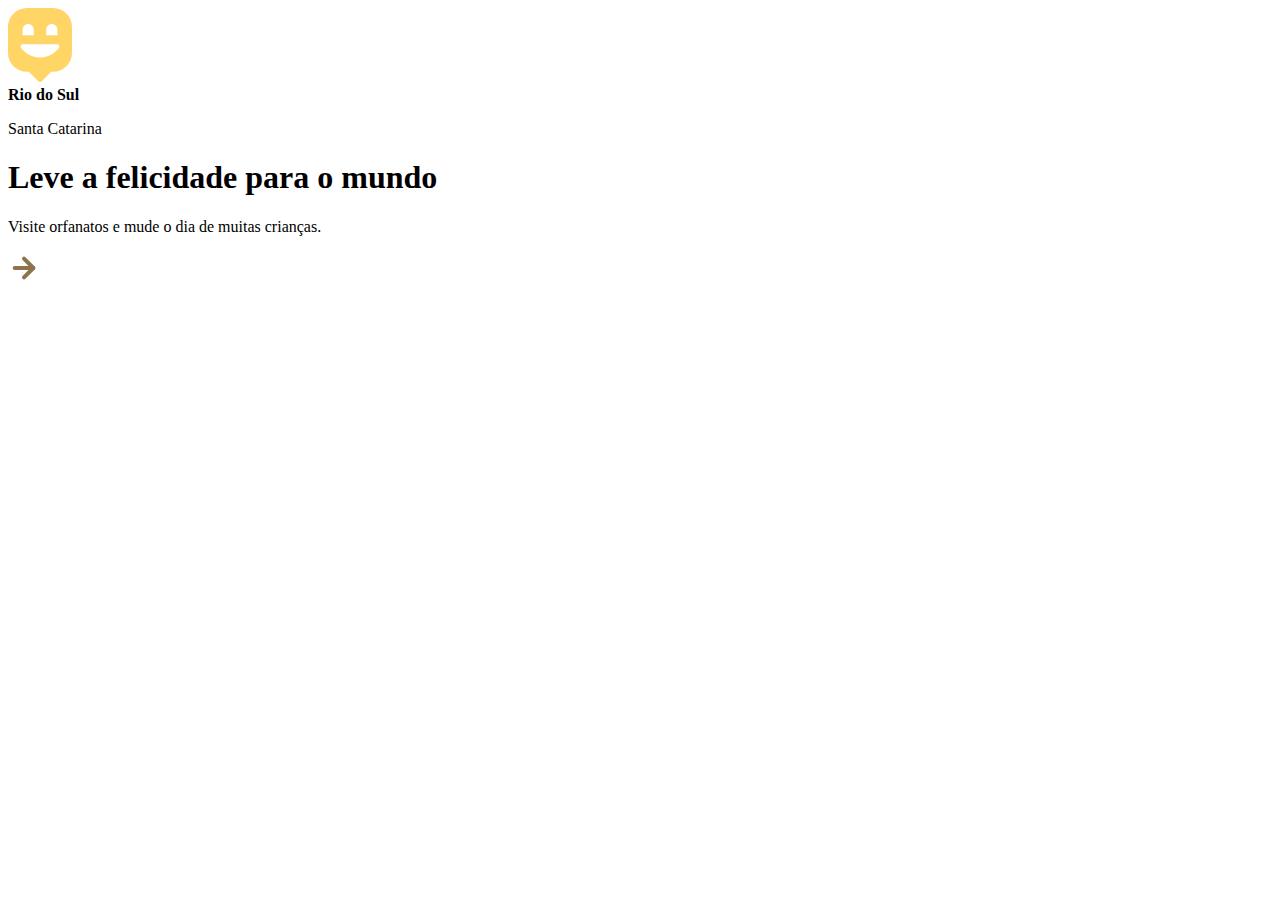
==== index.html @ 4b7da496 "feat: creating html structure of the main screen" ====
<!DOCTYPE html>
<html lang="pt_BR">
  <head>
    <meta charset="UTF-8" />
    <meta name="viewport" content="width=device-width, initial-scale=1.0" />
    <title>Happy</title>

    <link rel="icon" href="./public/images/logo-icon.png" />
  </head>
  <body>
    <header>
      <img src="./public/images/logo.svg" alt="logomarca happy" />

      <div>
        <strong>Rio do Sul</strong>
        <p>Santa Catarina</p>
      </div>
    </header>

    <main>
        <h1>Leve a felicidade para o mundo</h1>
        <section>
            <p>
                Visite orfanatos e mude o dia de muitas crianças.
            </p>
            <a href="#" title="visite orfanatos">
                <img src="./public/images/arrow.svg" alt="ir para o mapax">
            </a>
        </section>
    </main>
  </body>
</html>
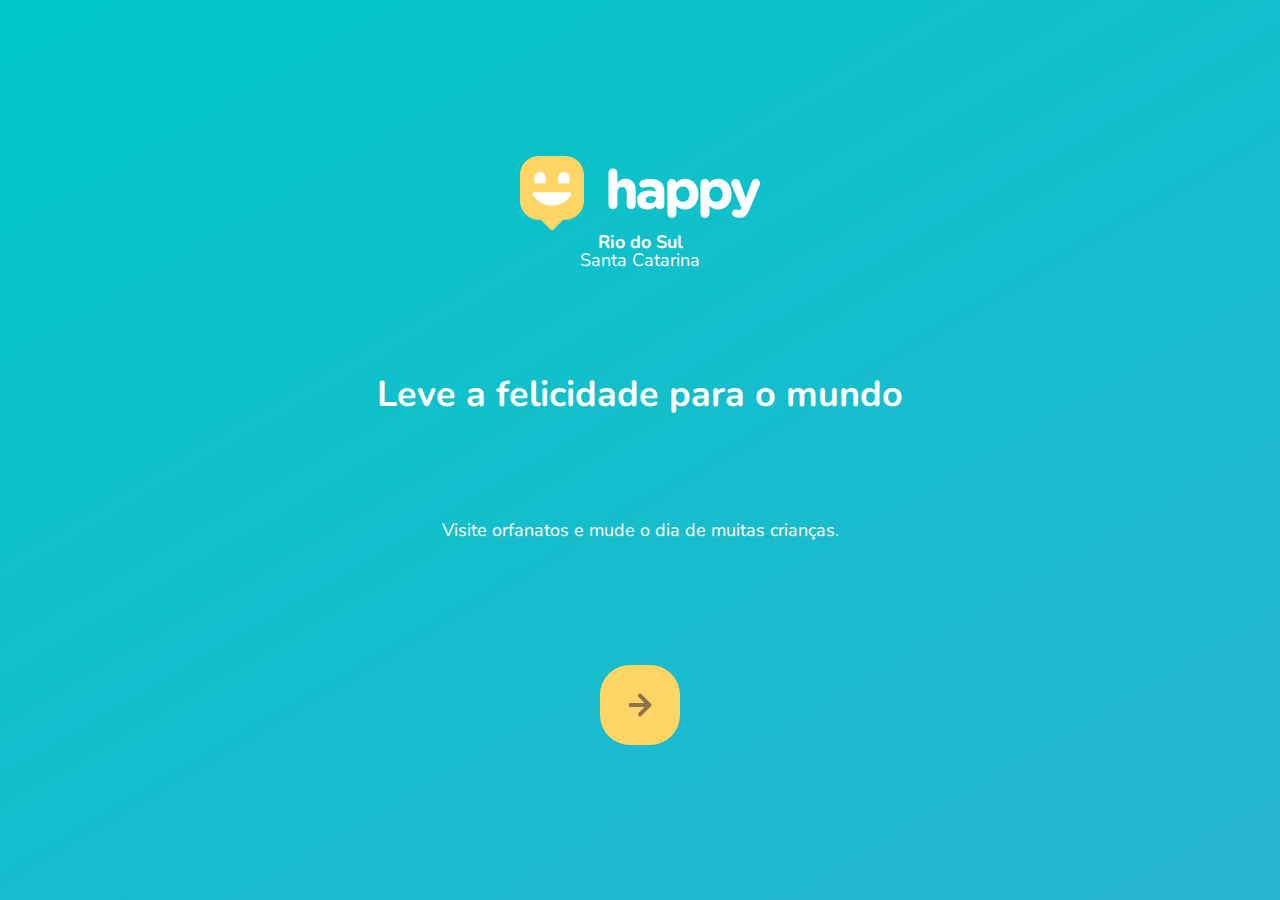
==== commit c6c0c890: "feat: stylizing the main screen for mobile" ====
--- a/index.html
+++ b/index.html
@@ -6,27 +6,37 @@
     <title>Happy</title>
 
     <link rel="icon" href="./public/images/logo-icon.png" />
+
+    <link rel="stylesheet" href="./public/css/main.css">
+    <link rel="stylesheet" href="./public/css/animations.css">
+    <link rel="stylesheet" href="./public/css/page-landing.css">
+
+    <link href="https://fonts.googleapis.com/css2?family=Nunito:ital,wght@0,400;0,600;1,800&display=swap" rel="stylesheet">
   </head>
   <body>
-    <header>
-      <img src="./public/images/logo.svg" alt="logomarca happy" />
-
-      <div>
-        <strong>Rio do Sul</strong>
-        <p>Santa Catarina</p>
+    <div id="page-landing">
+      <div id="container">
+        <header>
+          <img class="animate-up" id="logo" src="./public/images/logo.svg" alt="logomarca happy" />
+    
+          <div class="location animate-up">
+            <strong>Rio do Sul</strong>
+            <p>Santa Catarina</p>
+          </div>
+        </header>
+    
+        <main>
+            <h1 class="animate-up">Leve a felicidade para o mundo</h1>
+            <section class="visit">
+                <p class="animate-up">
+                    Visite orfanatos e mude o dia de muitas crianças.
+                </p>
+                <a href="#" title="visite orfanatos" class="animate-up">
+                    <img src="./public/images/arrow.svg" alt="ir para o mapax">
+                </a>
+            </section>
+        </main>
       </div>
-    </header>
-
-    <main>
-        <h1>Leve a felicidade para o mundo</h1>
-        <section>
-            <p>
-                Visite orfanatos e mude o dia de muitas crianças.
-            </p>
-            <a href="#" title="visite orfanatos">
-                <img src="./public/images/arrow.svg" alt="ir para o mapax">
-            </a>
-        </section>
-    </main>
+    </div>
   </body>
 </html>
--- a/public/css/main.css
+++ b/public/css/main.css
@@ -0,0 +1,17 @@
+* {
+    margin: 0;
+    padding: 0;
+}
+
+:root {
+    font-size: 62.5%;
+}
+
+body {
+    height: 100vh;
+    color: white;
+}
+
+body, input, button, textarea {
+    font: 400 1.8rem/1 'Nunito', sans-serif;
+}--- a/public/css/animations.css
+++ b/public/css/animations.css
@@ -0,0 +1,17 @@
+@keyframes up {
+    from {
+        opacity: 0;
+        transform: translateY(16px);
+    }
+
+    to {
+        opacity: 1;
+        transform: translateY(0);
+    }
+}
+
+.animate-up {
+    animation-name: up;
+    animation-duration: 300ms;
+    animation-fill-mode: backwards;
+}--- a/public/css/page-landing.css
+++ b/public/css/page-landing.css
@@ -0,0 +1,59 @@
+#page-landing {
+    background: linear-gradient(329.54deg, #29B6D1 0%, #00C7C7 100%);
+
+    text-align: center;
+    min-height: 100vh;
+
+    display: flex;
+}
+
+#container {
+    margin: auto;
+
+    width: 90%;
+}
+
+.location, h1, .visit p {
+    height: 16vh;
+}
+
+.visit a {
+    height: 8rem;
+    width: 8rem;
+    background: #ffd666;
+
+    border: none;
+    border-radius: 3rem;
+
+    display: flex;
+    align-items: center;
+    justify-content: center;
+
+    margin: auto;
+
+    transition: background 200ms;
+}
+
+.visit a:hover {
+    background: #96feff;
+}
+
+#logo {
+    animation-delay: 50ms;
+}
+
+.location {
+    animation-delay: 100ms;
+}
+
+main h1 {
+    animation-delay: 150ms;
+}
+
+.visit p {
+    animation-delay: 200ms;
+}
+
+.visit a {
+    animation-delay: 250ms;
+}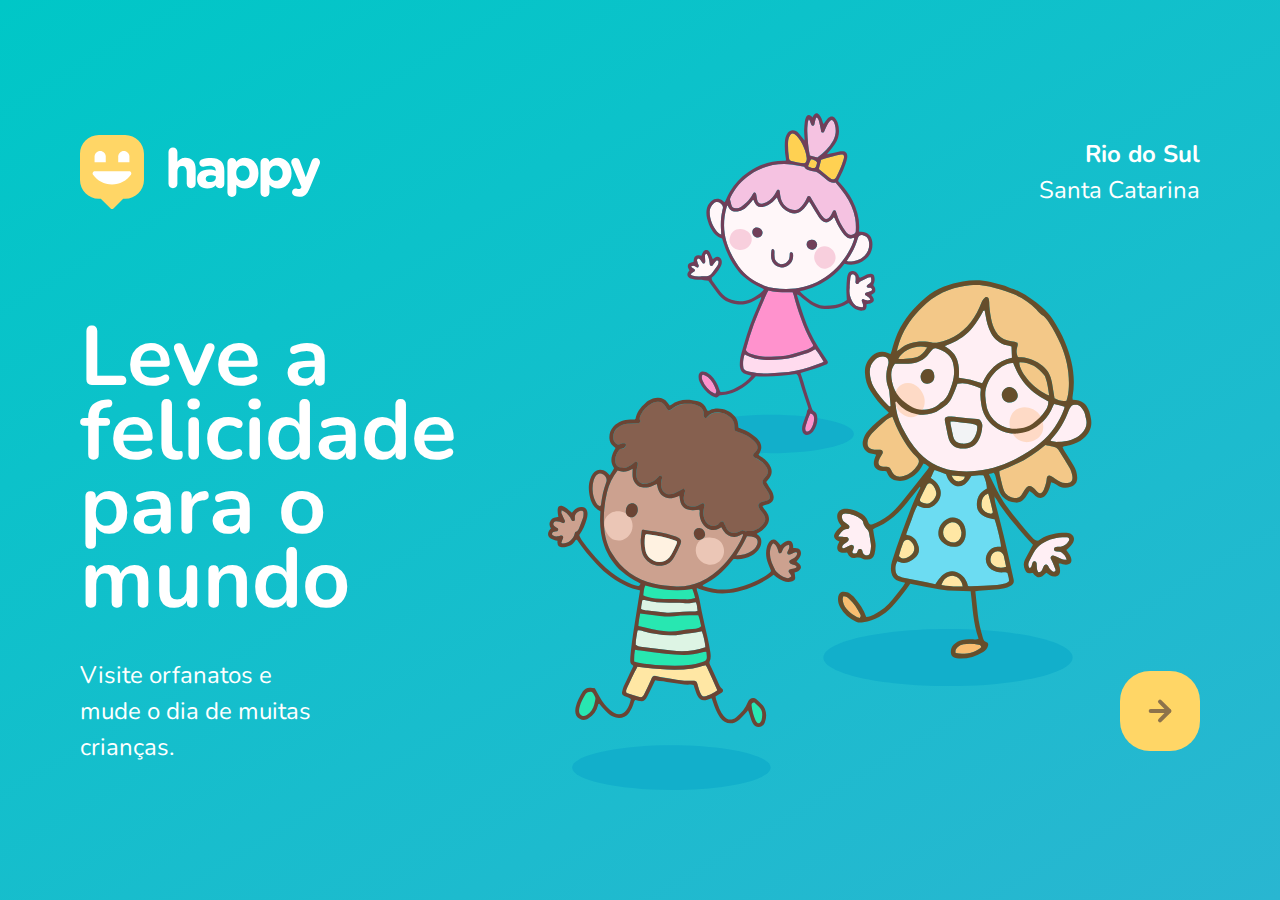
==== commit d923085f: "feat: stylizing the main desktop screen" ====
--- a/index.html
+++ b/index.html
@@ -11,7 +11,7 @@
     <link rel="stylesheet" href="./public/css/animations.css">
     <link rel="stylesheet" href="./public/css/page-landing.css">
 
-    <link href="https://fonts.googleapis.com/css2?family=Nunito:ital,wght@0,400;0,600;1,800&display=swap" rel="stylesheet">
+    <link href="https://fonts.googleapis.com/css2?family=Nunito:wght@400;600;800&display=swap" rel="stylesheet">
   </head>
   <body>
     <div id="page-landing">
--- a/public/css/page-landing.css
+++ b/public/css/page-landing.css
@@ -10,7 +10,7 @@
 #container {
     margin: auto;
 
-    width: 90%;
+    width: min(90%, 112rem);
 }
 
 .location, h1, .visit p {
@@ -32,6 +32,7 @@
     margin: auto;
 
     transition: background 200ms;
+    animation-delay: 250ms;
 }
 
 .visit a:hover {
@@ -47,6 +48,8 @@
 }
 
 main h1 {
+    /*               min   padrão max */
+    font-size: clamp(4rem, 8vw, 8.4rem);
     animation-delay: 150ms;
 }
 
@@ -54,6 +57,51 @@
     animation-delay: 200ms;
 }
 
-.visit a {
-    animation-delay: 250ms;
+/* desktop version */
+@media(min-width: 760px){
+    #container {
+        padding: 5rem 2rem;
+        background: url(../images/bg.svg) no-repeat 80% / clamp(30rem, 54vw, 56rem);
+    }
+    header {
+        display: flex;
+        align-items: center;
+        justify-content: space-between;
+    }
+
+    .location, h1, .visit p {
+        height: initial;
+        text-align: initial;
+    }
+
+    .location {
+        text-align: right;
+        font-size: 2.4rem;
+        line-height: 1.5;
+    }
+
+    main h1 {
+        font-weight: bold;
+        line-height: .88;
+
+        margin: clamp(10%, 9vh, 12%) 0 4rem;
+        
+        width: min(300px, 80%);
+    }
+
+    .visit {
+        display: flex;
+        align-items: center;
+        justify-content: space-between;
+    }
+
+    .visit p {
+        line-height: 1.5;
+        width: clamp(20rem, 20vw, 30rem);
+        font-size: 2.4rem;
+    }
+
+    .visit a {
+        margin: initial;
+    }
 }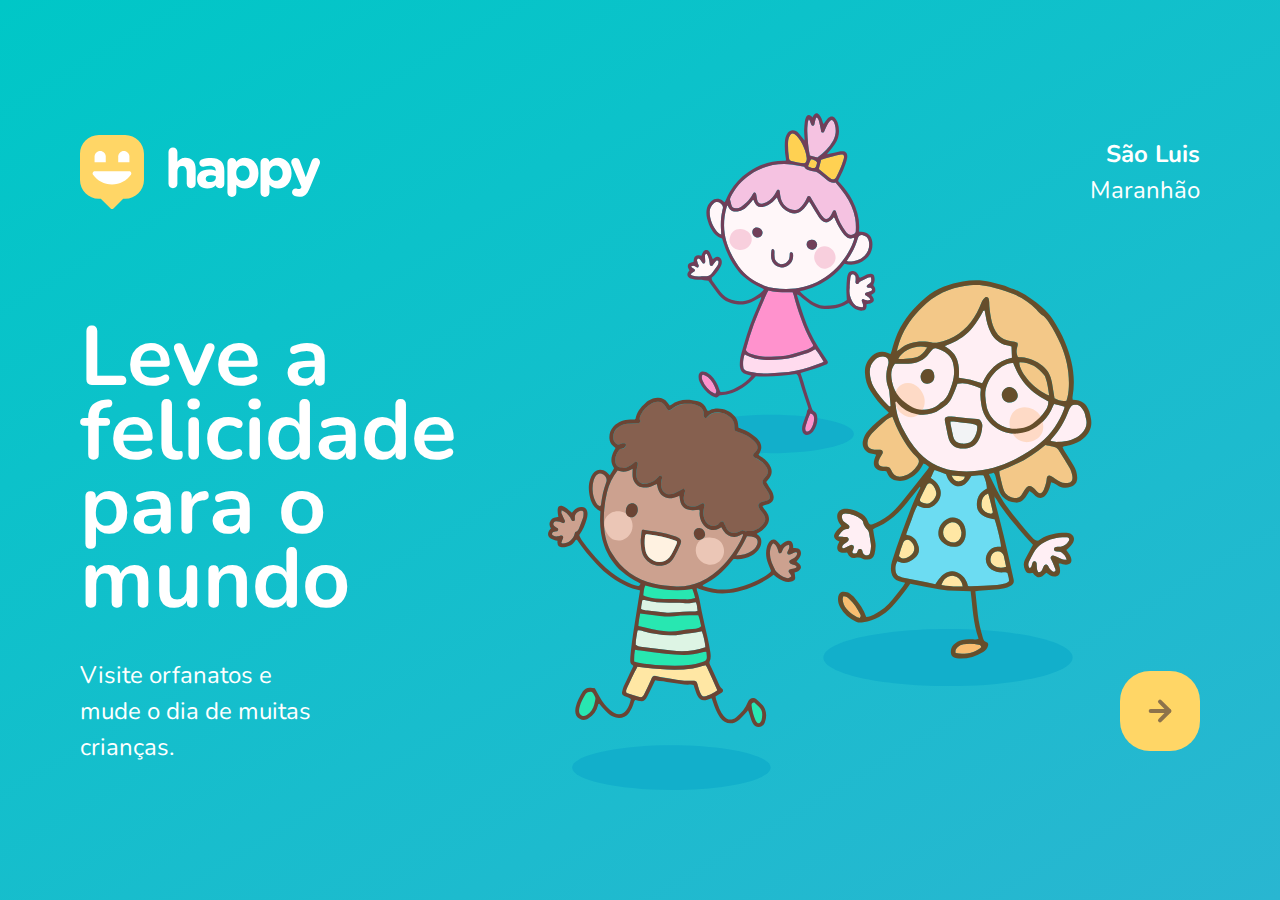
==== commit 514f3c01: "changing the city name" ====
--- a/index.html
+++ b/index.html
@@ -20,8 +20,8 @@
           <img class="animate-up" id="logo" src="./public/images/logo.svg" alt="logomarca happy" />
     
           <div class="location animate-up">
-            <strong>Rio do Sul</strong>
-            <p>Santa Catarina</p>
+            <strong>São Luis</strong>
+            <p>Maranhão</p>
           </div>
         </header>
     
--- a/public/css/animations.css
+++ b/public/css/animations.css
@@ -10,8 +10,23 @@
     }
 }
 
+@keyframes right {
+    from {
+        transform: translateX(-100%);
+    }
+
+    to {
+        transform: translateX(0);
+    }
+}
+
 .animate-up {
     animation-name: up;
     animation-duration: 300ms;
     animation-fill-mode: backwards;
+}
+
+.animate-right {
+    animation: right;
+    animation-duration: 300ms;
 }